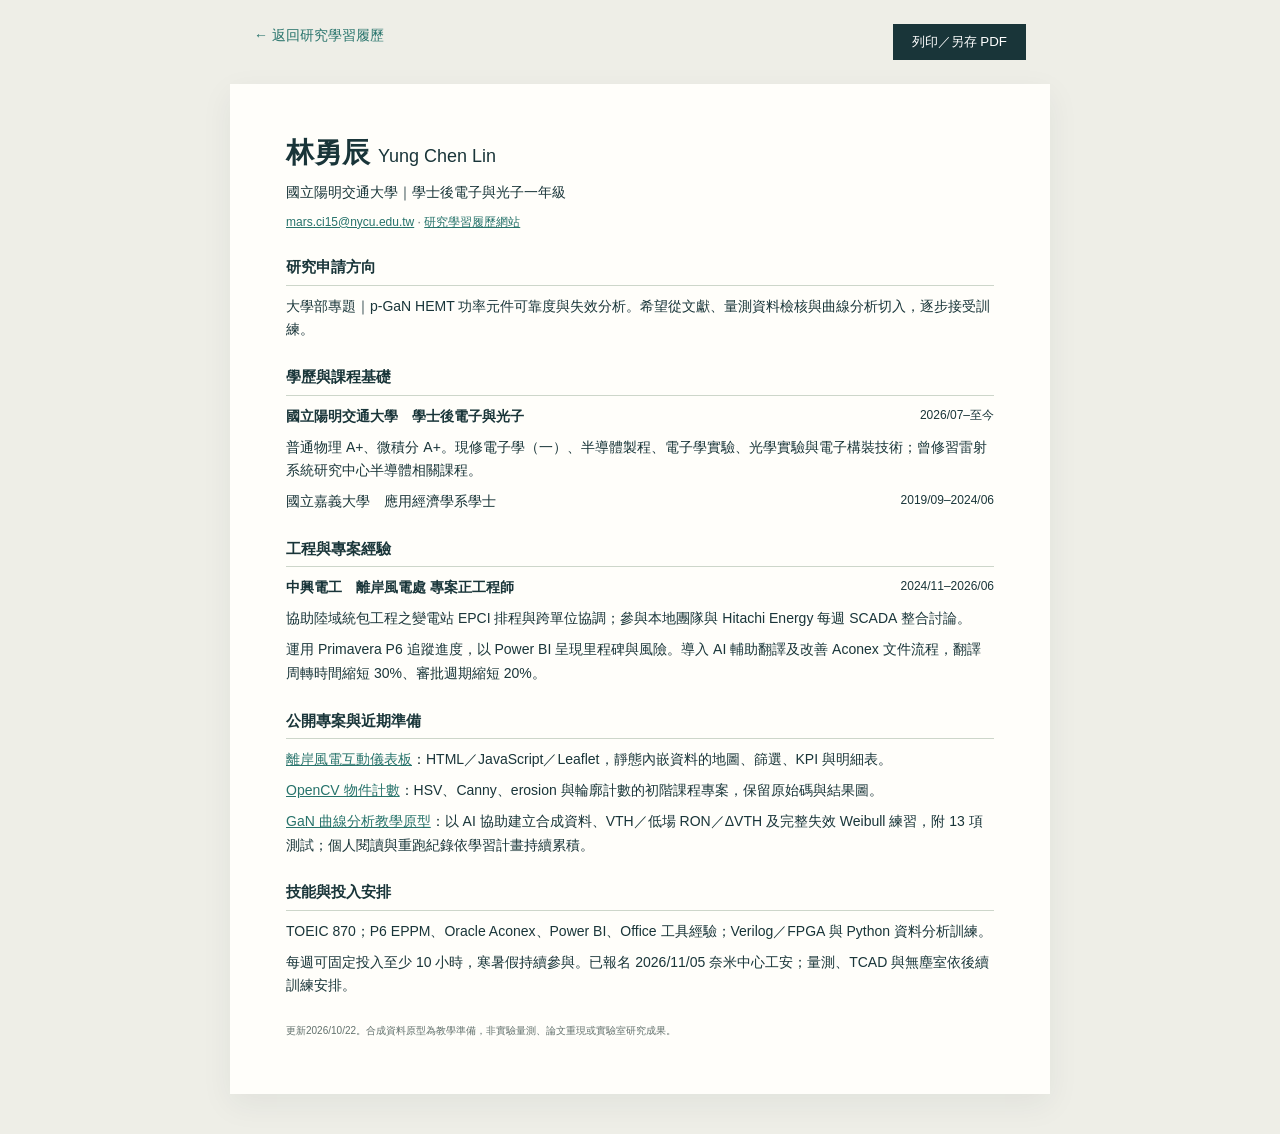
==== downloads/resume.html @ f4fbed8f "Publish research portfolio with verified projects and synthetic GaN curve analysis" ====
<!doctype html><html lang="zh-Hant"><head><meta charset="utf-8"><meta name="viewport" content="width=device-width,initial-scale=1"><title>林勇辰｜一頁研究履歷</title><link rel="icon" href="../assets/mark.svg"><style>
*{box-sizing:border-box}body{margin:0;background:#eeeee7;color:#193539;font:14px/1.7 "Segoe UI","Microsoft JhengHei",sans-serif}.toolbar{max-width:820px;margin:24px auto;display:flex;justify-content:space-between;padding-inline:24px}.toolbar a{color:#27736b;text-decoration:none}.toolbar button{border:1px solid #193539;padding:8px 18px;background:#193539;color:white;cursor:pointer}.sheet{max-width:820px;padding:48px 56px;margin:0 auto 40px;background:#fffefa;box-shadow:0 10px 30px #19353910}h1{font-size:28px;margin:0 0 6px;line-height:1.5}h1 span{font-size:18px;font-weight:400;margin-left:8px}h2{font-size:15px;margin:22px 0 9px;border-bottom:1px solid #cdd6ca;padding-bottom:5px}p{margin:7px 0}a{color:#27736b;overflow-wrap:anywhere}.contact,.secondary{font-size:12px;color:#62716d}.job{font-weight:600}.date{float:right;font-size:12px;font-weight:400}.caption{font-size:11px;color:#62716d}.footer{font-size:10px;color:#62716d;margin-top:24px}@media(max-width:600px){body{font-size:13px}.sheet{padding:30px 24px}.date{float:none;display:block}h1 span{display:block;margin:0}}@page{size:Letter;margin:.5in}@media print{body{background:white;font-size:10pt;line-height:1.45}.toolbar{display:none}.sheet{max-width:none;padding:0;margin:0;background:white;box-shadow:none}h1{font-size:20pt}h1 span{font-size:13pt}h2{font-size:11pt;margin-top:14px}p{margin:5px 0}.contact,.secondary{font-size:9pt}.caption,.footer{font-size:8pt}a{text-decoration:none;color:inherit}}
</style></head><body><div class="toolbar"><a href="../index.html">← 返回研究學習履歷</a><button onclick="window.print()" type="button">列印／另存 PDF</button></div><main class="sheet"><h1>林勇辰<span>Yung Chen Lin</span></h1><p>國立陽明交通大學｜學士後電子與光子一年級</p><p class="contact"><a href="mailto:mars.ci15@nycu.edu.tw">mars.ci15@nycu.edu.tw</a> · <a href="https://mars727-hub.github.io/yung-chen-lin-research/">研究學習履歷網站</a></p>
<h2>研究申請方向</h2><p>大學部專題｜p-GaN HEMT 功率元件可靠度與失效分析。希望從文獻、量測資料檢核與曲線分析切入，逐步接受訓練。</p>
<h2>學歷與課程基礎</h2><p class="job">國立陽明交通大學　學士後電子與光子<span class="date">2026/07–至今</span></p><p>普通物理 A+、微積分 A+。現修電子學（一）、半導體製程、電子學實驗、光學實驗與電子構裝技術；曾修習雷射系統研究中心半導體相關課程。</p><p>國立嘉義大學　應用經濟學系學士<span class="date">2019/09–2024/06</span></p>
<h2>工程與專案經驗</h2><p class="job">中興電工　離岸風電處 專案正工程師<span class="date">2024/11–2026/06</span></p><p>協助陸域統包工程之變電站 EPCI 排程與跨單位協調；參與本地團隊與 Hitachi Energy 每週 SCADA 整合討論。</p><p>運用 Primavera P6 追蹤進度，以 Power BI 呈現里程碑與風險。導入 AI 輔助翻譯及改善 Aconex 文件流程，翻譯周轉時間縮短 30%、審批週期縮短 20%。</p>
<h2>公開專案與近期準備</h2><p><a href="https://mars727-hub.github.io/wind-dashboard-demo/">離岸風電互動儀表板</a>：HTML／JavaScript／Leaflet，靜態內嵌資料的地圖、篩選、KPI 與明細表。</p><p><a href="https://github.com/mars727-hub/Tomato-Detector">OpenCV 物件計數</a>：HSV、Canny、erosion 與輪廓計數的初階課程專案，保留原始碼與結果圖。</p><p><a href="../index.html#analyzer">GaN 曲線分析教學原型</a>：以 AI 協助建立合成資料、VTH／低場 RON／ΔVTH 及完整失效 Weibull 練習，附 13 項測試；個人閱讀與重跑紀錄依學習計畫持續累積。</p>
<h2>技能與投入安排</h2><p>TOEIC 870；P6 EPPM、Oracle Aconex、Power BI、Office 工具經驗；Verilog／FPGA 與 Python 資料分析訓練。</p><p>每週可固定投入至少 10 小時，寒暑假持續參與。已報名 2026/11/05 奈米中心工安；量測、TCAD 與無塵室依後續訓練安排。</p><p class="footer">更新2026/10/22。合成資料原型為教學準備，非實驗量測、論文重現或實驗室研究成果。</p></main></body></html>
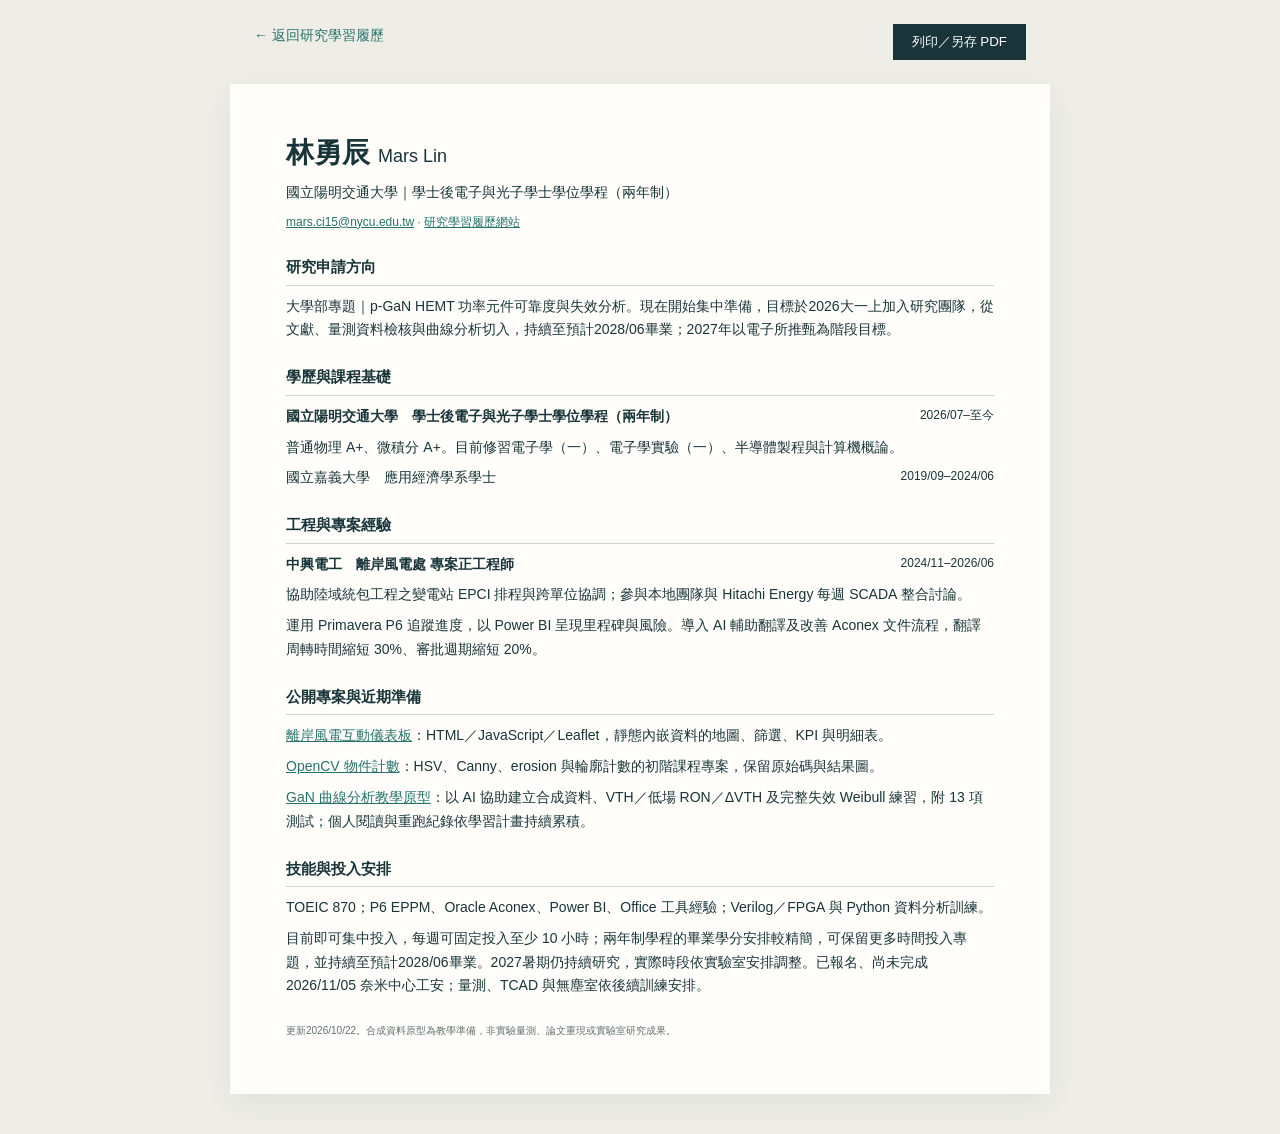
==== commit f6bb2e6f: "Publish redesigned academic CV and study plan with PDF resume" ====
--- a/downloads/resume.html
+++ b/downloads/resume.html
@@ -1,8 +1,8 @@
-<!doctype html><html lang="zh-Hant"><head><meta charset="utf-8"><meta name="viewport" content="width=device-width,initial-scale=1"><title>林勇辰｜一頁研究履歷</title><link rel="icon" href="../assets/mark.svg"><style>
-*{box-sizing:border-box}body{margin:0;background:#eeeee7;color:#193539;font:14px/1.7 "Segoe UI","Microsoft JhengHei",sans-serif}.toolbar{max-width:820px;margin:24px auto;display:flex;justify-content:space-between;padding-inline:24px}.toolbar a{color:#27736b;text-decoration:none}.toolbar button{border:1px solid #193539;padding:8px 18px;background:#193539;color:white;cursor:pointer}.sheet{max-width:820px;padding:48px 56px;margin:0 auto 40px;background:#fffefa;box-shadow:0 10px 30px #19353910}h1{font-size:28px;margin:0 0 6px;line-height:1.5}h1 span{font-size:18px;font-weight:400;margin-left:8px}h2{font-size:15px;margin:22px 0 9px;border-bottom:1px solid #cdd6ca;padding-bottom:5px}p{margin:7px 0}a{color:#27736b;overflow-wrap:anywhere}.contact,.secondary{font-size:12px;color:#62716d}.job{font-weight:600}.date{float:right;font-size:12px;font-weight:400}.caption{font-size:11px;color:#62716d}.footer{font-size:10px;color:#62716d;margin-top:24px}@media(max-width:600px){body{font-size:13px}.sheet{padding:30px 24px}.date{float:none;display:block}h1 span{display:block;margin:0}}@page{size:Letter;margin:.5in}@media print{body{background:white;font-size:10pt;line-height:1.45}.toolbar{display:none}.sheet{max-width:none;padding:0;margin:0;background:white;box-shadow:none}h1{font-size:20pt}h1 span{font-size:13pt}h2{font-size:11pt;margin-top:14px}p{margin:5px 0}.contact,.secondary{font-size:9pt}.caption,.footer{font-size:8pt}a{text-decoration:none;color:inherit}}
-</style></head><body><div class="toolbar"><a href="../index.html">← 返回研究學習履歷</a><button onclick="window.print()" type="button">列印／另存 PDF</button></div><main class="sheet"><h1>林勇辰<span>Yung Chen Lin</span></h1><p>國立陽明交通大學｜學士後電子與光子一年級</p><p class="contact"><a href="mailto:mars.ci15@nycu.edu.tw">mars.ci15@nycu.edu.tw</a> · <a href="https://mars727-hub.github.io/yung-chen-lin-research/">研究學習履歷網站</a></p>
-<h2>研究申請方向</h2><p>大學部專題｜p-GaN HEMT 功率元件可靠度與失效分析。希望從文獻、量測資料檢核與曲線分析切入，逐步接受訓練。</p>
-<h2>學歷與課程基礎</h2><p class="job">國立陽明交通大學　學士後電子與光子<span class="date">2026/07–至今</span></p><p>普通物理 A+、微積分 A+。現修電子學（一）、半導體製程、電子學實驗、光學實驗與電子構裝技術；曾修習雷射系統研究中心半導體相關課程。</p><p>國立嘉義大學　應用經濟學系學士<span class="date">2019/09–2024/06</span></p>
-<h2>工程與專案經驗</h2><p class="job">中興電工　離岸風電處 專案正工程師<span class="date">2024/11–2026/06</span></p><p>協助陸域統包工程之變電站 EPCI 排程與跨單位協調；參與本地團隊與 Hitachi Energy 每週 SCADA 整合討論。</p><p>運用 Primavera P6 追蹤進度，以 Power BI 呈現里程碑與風險。導入 AI 輔助翻譯及改善 Aconex 文件流程，翻譯周轉時間縮短 30%、審批週期縮短 20%。</p>
-<h2>公開專案與近期準備</h2><p><a href="https://mars727-hub.github.io/wind-dashboard-demo/">離岸風電互動儀表板</a>：HTML／JavaScript／Leaflet，靜態內嵌資料的地圖、篩選、KPI 與明細表。</p><p><a href="https://github.com/mars727-hub/Tomato-Detector">OpenCV 物件計數</a>：HSV、Canny、erosion 與輪廓計數的初階課程專案，保留原始碼與結果圖。</p><p><a href="../index.html#analyzer">GaN 曲線分析教學原型</a>：以 AI 協助建立合成資料、VTH／低場 RON／ΔVTH 及完整失效 Weibull 練習，附 13 項測試；個人閱讀與重跑紀錄依學習計畫持續累積。</p>
-<h2>技能與投入安排</h2><p>TOEIC 870；P6 EPPM、Oracle Aconex、Power BI、Office 工具經驗；Verilog／FPGA 與 Python 資料分析訓練。</p><p>每週可固定投入至少 10 小時，寒暑假持續參與。已報名 2026/11/05 奈米中心工安；量測、TCAD 與無塵室依後續訓練安排。</p><p class="footer">更新2026/10/22。合成資料原型為教學準備，非實驗量測、論文重現或實驗室研究成果。</p></main></body></html>+<!doctype html><html lang="zh-Hant"><head><meta charset="utf-8"><meta name="viewport" content="width=device-width,initial-scale=1"><title>林勇辰｜一頁研究履歷</title><link rel="icon" href="../assets/mark.svg"><style>
+*{box-sizing:border-box}body{margin:0;background:#eeeee7;color:#193539;font:14px/1.7 "Segoe UI","Microsoft JhengHei",sans-serif}.toolbar{max-width:820px;margin:24px auto;display:flex;justify-content:space-between;padding-inline:24px}.toolbar a{color:#27736b;text-decoration:none}.toolbar button{border:1px solid #193539;padding:8px 18px;background:#193539;color:white;cursor:pointer}.sheet{max-width:820px;padding:48px 56px;margin:0 auto 40px;background:#fffefa;box-shadow:0 10px 30px #19353910}h1{font-size:28px;margin:0 0 6px;line-height:1.5}h1 span{font-size:18px;font-weight:400;margin-left:8px}h2{font-size:15px;margin:22px 0 9px;border-bottom:1px solid #cdd6ca;padding-bottom:5px}p{margin:7px 0}a{color:#27736b;overflow-wrap:anywhere}.contact,.secondary{font-size:12px;color:#62716d}.job{font-weight:600}.date{float:right;font-size:12px;font-weight:400}.caption{font-size:11px;color:#62716d}.footer{font-size:10px;color:#62716d;margin-top:24px}@media(max-width:600px){body{font-size:13px}.sheet{padding:30px 24px}.date{float:none;display:block}h1 span{display:block;margin:0}}@page{size:Letter;margin:.5in}@media print{body{background:white;font-size:10pt;line-height:1.45}.toolbar{display:none}.sheet{max-width:none;padding:0;margin:0;background:white;box-shadow:none}h1{font-size:20pt}h1 span{font-size:13pt}h2{font-size:11pt;margin-top:14px}p{margin:5px 0}.contact,.secondary{font-size:9pt}.caption,.footer{font-size:8pt}a{text-decoration:none;color:inherit}}
+</style></head><body><div class="toolbar"><a href="../index.html">← 返回研究學習履歷</a><button onclick="window.print()" type="button">列印／另存 PDF</button></div><main class="sheet"><h1>林勇辰<span>Mars Lin</span></h1><p>國立陽明交通大學｜學士後電子與光子學士學位學程（兩年制）</p><p class="contact"><a href="mailto:mars.ci15@nycu.edu.tw">mars.ci15@nycu.edu.tw</a> · <a href="https://mars727-hub.github.io/yung-chen-lin-research/">研究學習履歷網站</a></p>
+<h2>研究申請方向</h2><p>大學部專題｜p-GaN HEMT 功率元件可靠度與失效分析。現在開始集中準備，目標於2026大一上加入研究團隊，從文獻、量測資料檢核與曲線分析切入，持續至預計2028/06畢業；2027年以電子所推甄為階段目標。</p>
+<h2>學歷與課程基礎</h2><p class="job">國立陽明交通大學　學士後電子與光子學士學位學程（兩年制）<span class="date">2026/07–至今</span></p><p>普通物理 A+、微積分 A+。目前修習電子學（一）、電子學實驗（一）、半導體製程與計算機概論。</p><p>國立嘉義大學　應用經濟學系學士<span class="date">2019/09–2024/06</span></p>
+<h2>工程與專案經驗</h2><p class="job">中興電工　離岸風電處 專案正工程師<span class="date">2024/11–2026/06</span></p><p>協助陸域統包工程之變電站 EPCI 排程與跨單位協調；參與本地團隊與 Hitachi Energy 每週 SCADA 整合討論。</p><p>運用 Primavera P6 追蹤進度，以 Power BI 呈現里程碑與風險。導入 AI 輔助翻譯及改善 Aconex 文件流程，翻譯周轉時間縮短 30%、審批週期縮短 20%。</p>
+<h2>公開專案與近期準備</h2><p><a href="https://mars727-hub.github.io/wind-dashboard-demo/">離岸風電互動儀表板</a>：HTML／JavaScript／Leaflet，靜態內嵌資料的地圖、篩選、KPI 與明細表。</p><p><a href="https://github.com/mars727-hub/Tomato-Detector">OpenCV 物件計數</a>：HSV、Canny、erosion 與輪廓計數的初階課程專案，保留原始碼與結果圖。</p><p><a href="https://github.com/mars727-hub/yung-chen-lin-research/tree/main/projects/gan-reliability-analyzer">GaN 曲線分析教學原型</a>：以 AI 協助建立合成資料、VTH／低場 RON／ΔVTH 及完整失效 Weibull 練習，附 13 項測試；個人閱讀與重跑紀錄依學習計畫持續累積。</p>
+<h2>技能與投入安排</h2><p>TOEIC 870；P6 EPPM、Oracle Aconex、Power BI、Office 工具經驗；Verilog／FPGA 與 Python 資料分析訓練。</p><p>目前即可集中投入，每週可固定投入至少 10 小時；兩年制學程的畢業學分安排較精簡，可保留更多時間投入專題，並持續至預計2028/06畢業。2027暑期仍持續研究，實際時段依實驗室安排調整。已報名、尚未完成 2026/11/05 奈米中心工安；量測、TCAD 與無塵室依後續訓練安排。</p><p class="footer">更新2026/10/22。合成資料原型為教學準備，非實驗量測、論文重現或實驗室研究成果。</p></main></body></html>
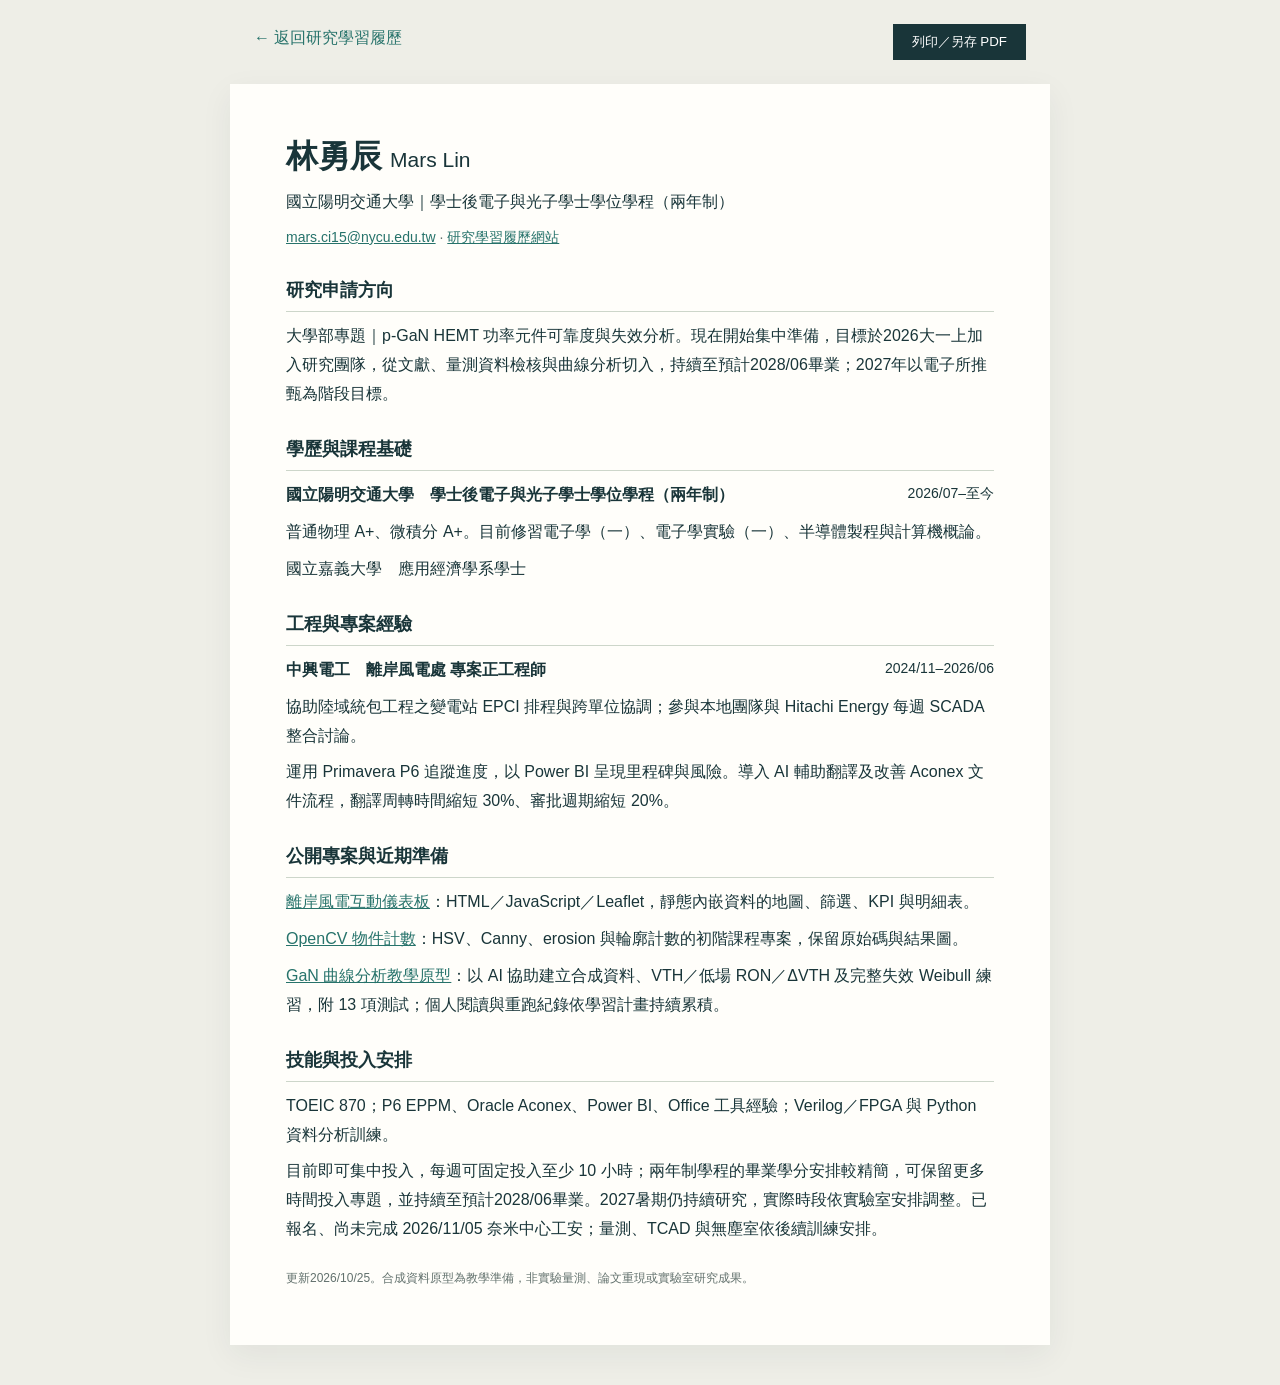
==== commit 794310d8: "Publish current portfolio" ====
--- a/downloads/resume.html
+++ b/downloads/resume.html
@@ -1,8 +1,8 @@
-<!doctype html><html lang="zh-Hant"><head><meta charset="utf-8"><meta name="viewport" content="width=device-width,initial-scale=1"><title>林勇辰｜一頁研究履歷</title><link rel="icon" href="../assets/mark.svg"><style>
-*{box-sizing:border-box}body{margin:0;background:#eeeee7;color:#193539;font:14px/1.7 "Segoe UI","Microsoft JhengHei",sans-serif}.toolbar{max-width:820px;margin:24px auto;display:flex;justify-content:space-between;padding-inline:24px}.toolbar a{color:#27736b;text-decoration:none}.toolbar button{border:1px solid #193539;padding:8px 18px;background:#193539;color:white;cursor:pointer}.sheet{max-width:820px;padding:48px 56px;margin:0 auto 40px;background:#fffefa;box-shadow:0 10px 30px #19353910}h1{font-size:28px;margin:0 0 6px;line-height:1.5}h1 span{font-size:18px;font-weight:400;margin-left:8px}h2{font-size:15px;margin:22px 0 9px;border-bottom:1px solid #cdd6ca;padding-bottom:5px}p{margin:7px 0}a{color:#27736b;overflow-wrap:anywhere}.contact,.secondary{font-size:12px;color:#62716d}.job{font-weight:600}.date{float:right;font-size:12px;font-weight:400}.caption{font-size:11px;color:#62716d}.footer{font-size:10px;color:#62716d;margin-top:24px}@media(max-width:600px){body{font-size:13px}.sheet{padding:30px 24px}.date{float:none;display:block}h1 span{display:block;margin:0}}@page{size:Letter;margin:.5in}@media print{body{background:white;font-size:10pt;line-height:1.45}.toolbar{display:none}.sheet{max-width:none;padding:0;margin:0;background:white;box-shadow:none}h1{font-size:20pt}h1 span{font-size:13pt}h2{font-size:11pt;margin-top:14px}p{margin:5px 0}.contact,.secondary{font-size:9pt}.caption,.footer{font-size:8pt}a{text-decoration:none;color:inherit}}
-</style></head><body><div class="toolbar"><a href="../index.html">← 返回研究學習履歷</a><button onclick="window.print()" type="button">列印／另存 PDF</button></div><main class="sheet"><h1>林勇辰<span>Mars Lin</span></h1><p>國立陽明交通大學｜學士後電子與光子學士學位學程（兩年制）</p><p class="contact"><a href="mailto:mars.ci15@nycu.edu.tw">mars.ci15@nycu.edu.tw</a> · <a href="https://mars727-hub.github.io/yung-chen-lin-research/">研究學習履歷網站</a></p>
-<h2>研究申請方向</h2><p>大學部專題｜p-GaN HEMT 功率元件可靠度與失效分析。現在開始集中準備，目標於2026大一上加入研究團隊，從文獻、量測資料檢核與曲線分析切入，持續至預計2028/06畢業；2027年以電子所推甄為階段目標。</p>
-<h2>學歷與課程基礎</h2><p class="job">國立陽明交通大學　學士後電子與光子學士學位學程（兩年制）<span class="date">2026/07–至今</span></p><p>普通物理 A+、微積分 A+。目前修習電子學（一）、電子學實驗（一）、半導體製程與計算機概論。</p><p>國立嘉義大學　應用經濟學系學士<span class="date">2019/09–2024/06</span></p>
-<h2>工程與專案經驗</h2><p class="job">中興電工　離岸風電處 專案正工程師<span class="date">2024/11–2026/06</span></p><p>協助陸域統包工程之變電站 EPCI 排程與跨單位協調；參與本地團隊與 Hitachi Energy 每週 SCADA 整合討論。</p><p>運用 Primavera P6 追蹤進度，以 Power BI 呈現里程碑與風險。導入 AI 輔助翻譯及改善 Aconex 文件流程，翻譯周轉時間縮短 30%、審批週期縮短 20%。</p>
-<h2>公開專案與近期準備</h2><p><a href="https://mars727-hub.github.io/wind-dashboard-demo/">離岸風電互動儀表板</a>：HTML／JavaScript／Leaflet，靜態內嵌資料的地圖、篩選、KPI 與明細表。</p><p><a href="https://github.com/mars727-hub/Tomato-Detector">OpenCV 物件計數</a>：HSV、Canny、erosion 與輪廓計數的初階課程專案，保留原始碼與結果圖。</p><p><a href="https://github.com/mars727-hub/yung-chen-lin-research/tree/main/projects/gan-reliability-analyzer">GaN 曲線分析教學原型</a>：以 AI 協助建立合成資料、VTH／低場 RON／ΔVTH 及完整失效 Weibull 練習，附 13 項測試；個人閱讀與重跑紀錄依學習計畫持續累積。</p>
-<h2>技能與投入安排</h2><p>TOEIC 870；P6 EPPM、Oracle Aconex、Power BI、Office 工具經驗；Verilog／FPGA 與 Python 資料分析訓練。</p><p>目前即可集中投入，每週可固定投入至少 10 小時；兩年制學程的畢業學分安排較精簡，可保留更多時間投入專題，並持續至預計2028/06畢業。2027暑期仍持續研究，實際時段依實驗室安排調整。已報名、尚未完成 2026/11/05 奈米中心工安；量測、TCAD 與無塵室依後續訓練安排。</p><p class="footer">更新2026/10/22。合成資料原型為教學準備，非實驗量測、論文重現或實驗室研究成果。</p></main></body></html>+<!doctype html><html lang="zh-Hant"><head><meta charset="utf-8"><meta name="viewport" content="width=device-width,initial-scale=1"><title>林勇辰｜一頁研究履歷</title><link rel="icon" href="../assets/mark.svg"><style>
+*{box-sizing:border-box}body{margin:0;background:#eeeee7;color:#193539;font:16px/1.8 "Segoe UI","Microsoft JhengHei",sans-serif}.toolbar{max-width:820px;margin:24px auto;display:flex;justify-content:space-between;padding-inline:24px}.toolbar a{color:#27736b;text-decoration:none}.toolbar button{border:1px solid #193539;padding:8px 18px;background:#193539;color:white;cursor:pointer}.sheet{max-width:820px;padding:48px 56px;margin:0 auto 40px;background:#fffefa;box-shadow:0 10px 30px #19353910}h1{font-size:32px;margin:0 0 8px;line-height:1.5}h1 span{font-size:21px;font-weight:400;margin-left:8px}h2{font-size:18px;margin:24px 0 10px;border-bottom:1px solid #cdd6ca;padding-bottom:5px}p{margin:8px 0}a{color:#27736b;overflow-wrap:anywhere}.contact,.secondary{font-size:14px;color:#62716d}.job{font-weight:600}.date{float:right;font-size:14px;font-weight:400}.caption{font-size:13px;color:#62716d}.footer{font-size:12px;color:#62716d;margin-top:24px}@media(max-width:600px){body{font-size:15px;line-height:1.75}.sheet{padding:30px 24px}.date{float:none;display:block}h1 span{display:block;margin:0}}@page{size:Letter;margin:.5in}@media print{body{background:white;font-size:10pt;line-height:1.45}.toolbar{display:none}.sheet{max-width:none;padding:0;margin:0;background:white;box-shadow:none}h1{font-size:20pt}h1 span{font-size:13pt}h2{font-size:11pt;margin-top:14px}p{margin:5px 0}.contact,.secondary{font-size:9pt}.caption,.footer{font-size:8pt}a{text-decoration:none;color:inherit}}
+</style></head><body><div class="toolbar"><a href="../index.html">← 返回研究學習履歷</a><button onclick="window.print()" type="button">列印／另存 PDF</button></div><main class="sheet"><h1>林勇辰<span>Mars Lin</span></h1><p>國立陽明交通大學｜學士後電子與光子學士學位學程（兩年制）</p><p class="contact"><a href="mailto:mars.ci15@nycu.edu.tw">mars.ci15@nycu.edu.tw</a> · <a href="https://mars727-hub.github.io/yung-chen-lin-research/">研究學習履歷網站</a></p>
+<h2>研究申請方向</h2><p>大學部專題｜p-GaN HEMT 功率元件可靠度與失效分析。現在開始集中準備，目標於2026大一上加入研究團隊，從文獻、量測資料檢核與曲線分析切入，持續至預計2028/06畢業；2027年以電子所推甄為階段目標。</p>
+<h2>學歷與課程基礎</h2><p class="job">國立陽明交通大學　學士後電子與光子學士學位學程（兩年制）<span class="date">2026/07–至今</span></p><p>普通物理 A+、微積分 A+。目前修習電子學（一）、電子學實驗（一）、半導體製程與計算機概論。</p><p>國立嘉義大學　應用經濟學系學士</p>
+<h2>工程與專案經驗</h2><p class="job">中興電工　離岸風電處 專案正工程師<span class="date">2024/11–2026/06</span></p><p>協助陸域統包工程之變電站 EPCI 排程與跨單位協調；參與本地團隊與 Hitachi Energy 每週 SCADA 整合討論。</p><p>運用 Primavera P6 追蹤進度，以 Power BI 呈現里程碑與風險。導入 AI 輔助翻譯及改善 Aconex 文件流程，翻譯周轉時間縮短 30%、審批週期縮短 20%。</p>
+<h2>公開專案與近期準備</h2><p><a href="https://mars727-hub.github.io/wind-dashboard-demo/">離岸風電互動儀表板</a>：HTML／JavaScript／Leaflet，靜態內嵌資料的地圖、篩選、KPI 與明細表。</p><p><a href="https://github.com/mars727-hub/Tomato-Detector">OpenCV 物件計數</a>：HSV、Canny、erosion 與輪廓計數的初階課程專案，保留原始碼與結果圖。</p><p><a href="https://github.com/mars727-hub/yung-chen-lin-research/tree/main/projects/gan-reliability-analyzer">GaN 曲線分析教學原型</a>：以 AI 協助建立合成資料、VTH／低場 RON／ΔVTH 及完整失效 Weibull 練習，附 13 項測試；個人閱讀與重跑紀錄依學習計畫持續累積。</p>
+<h2>技能與投入安排</h2><p>TOEIC 870；P6 EPPM、Oracle Aconex、Power BI、Office 工具經驗；Verilog／FPGA 與 Python 資料分析訓練。</p><p>目前即可集中投入，每週可固定投入至少 10 小時；兩年制學程的畢業學分安排較精簡，可保留更多時間投入專題，並持續至預計2028/06畢業。2027暑期仍持續研究，實際時段依實驗室安排調整。已報名、尚未完成 2026/11/05 奈米中心工安；量測、TCAD 與無塵室依後續訓練安排。</p><p class="footer">更新2026/10/25。合成資料原型為教學準備，非實驗量測、論文重現或實驗室研究成果。</p></main></body></html>
